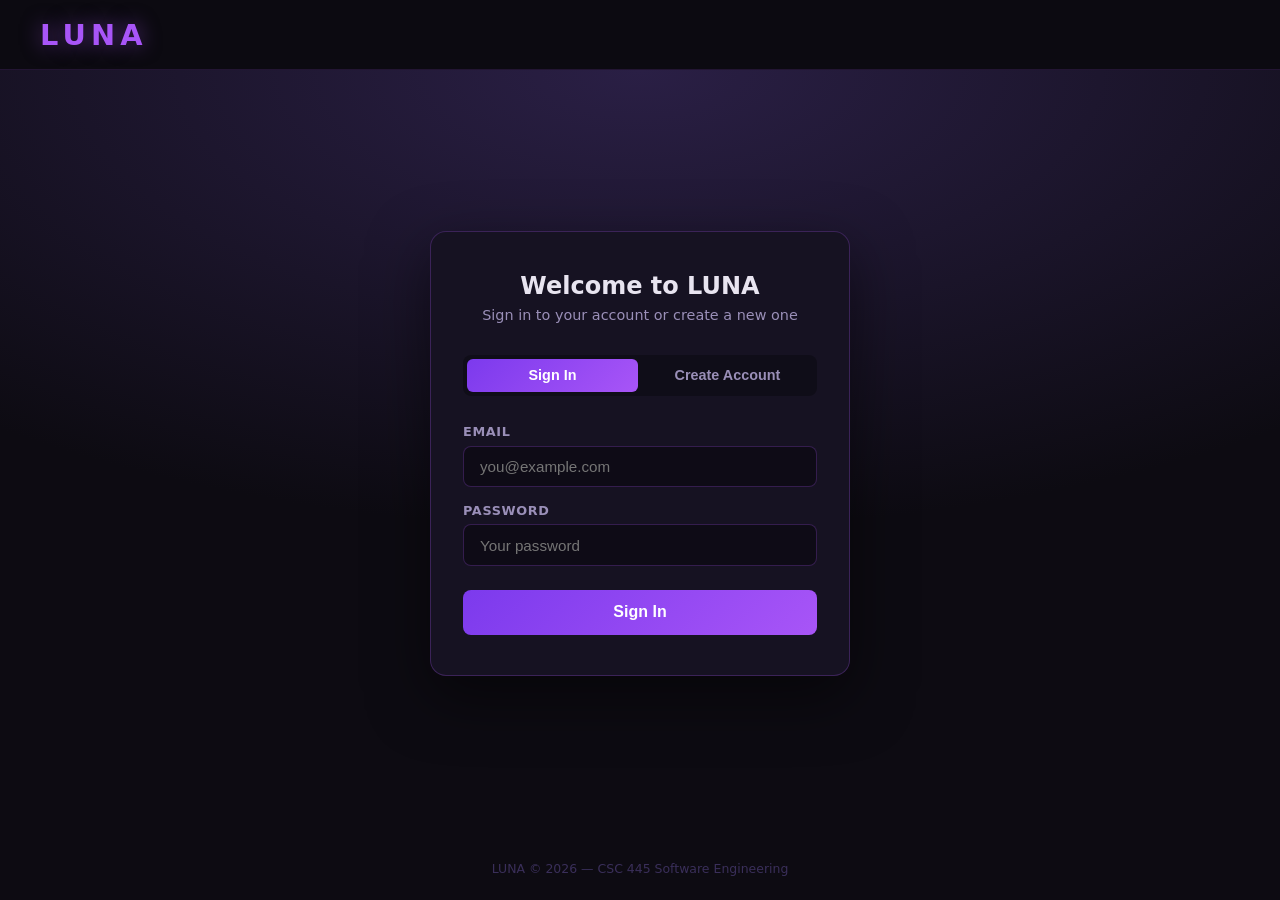
==== login.html @ ca78d655 "Add LUNA themed login and signup page with Cognito auth" ====
<!DOCTYPE html>
<html lang="en">
<head>
  <meta charset="UTF-8"/>
  <meta name="viewport" content="width=device-width,initial-scale=1"/>
  <title>LUNA — Sign In</title>
  <style>
    *{box-sizing:border-box;margin:0;padding:0}
    body{font-family:system-ui,sans-serif;background:#0d0b12;color:#e8e4f0;min-height:100vh;display:flex;flex-direction:column}
    nav{display:flex;justify-content:space-between;align-items:center;padding:1.1rem 2.5rem;background:rgba(13,11,18,0.98);border-bottom:1px solid rgba(168,85,247,0.15)}
    .logo{font-size:1.8rem;font-weight:900;letter-spacing:.18em;color:#a855f7;text-shadow:0 0 20px rgba(168,85,247,0.5);text-decoration:none}
    .center{flex:1;display:flex;align-items:center;justify-content:center;padding:2rem;background:radial-gradient(ellipse 80% 60% at 50% 0%,#2a1f45,#0d0b12)}
    .box{background:#161222;border:1px solid rgba(168,85,247,0.25);border-radius:16px;padding:2.5rem 2rem;width:100%;max-width:420px;box-shadow:0 20px 60px rgba(0,0,0,0.5)}
    .box-title{font-size:1.5rem;font-weight:800;margin-bottom:.4rem;text-align:center}
    .box-sub{color:#9a8fb8;font-size:.9rem;text-align:center;margin-bottom:2rem}
    .tabs{display:flex;background:rgba(0,0,0,0.3);border-radius:8px;padding:.25rem;margin-bottom:1.75rem;gap:.25rem}
    .tab{flex:1;border:none;background:none;color:#9a8fb8;padding:.55rem;border-radius:6px;cursor:pointer;font-size:.9rem;font-weight:600;transition:all .2s}
    .tab.active{background:linear-gradient(135deg,#7c3aed,#a855f7);color:#fff}
    label{display:block;font-size:.8rem;font-weight:600;color:#9a8fb8;margin-bottom:.4rem;margin-top:1rem;letter-spacing:.05em;text-transform:uppercase}
    input{width:100%;background:rgba(0,0,0,0.35);border:1px solid rgba(168,85,247,0.25);border-radius:8px;padding:.7rem 1rem;color:#e8e4f0;font-size:.95rem;outline:none;transition:border .2s}
    input:focus{border-color:#a855f7}
    .btn{width:100%;background:linear-gradient(135deg,#7c3aed,#a855f7);color:#fff;border:none;padding:.85rem;border-radius:8px;font-size:1rem;font-weight:700;cursor:pointer;margin-top:1.5rem;transition:filter .2s}
    .btn:hover{filter:brightness(1.1)}
    .btn:disabled{opacity:.6;cursor:not-allowed}
    .msg{margin-top:1rem;padding:.75rem 1rem;border-radius:8px;font-size:.88rem;text-align:center;display:none}
    .msg.error{background:rgba(248,113,113,0.12);border:1px solid rgba(248,113,113,0.3);color:#f87171;display:block}
    .msg.success{background:rgba(168,85,247,0.12);border:1px solid rgba(168,85,247,0.3);color:#c084fc;display:block}
    .verify-section{display:none}
    footer{text-align:center;padding:1.5rem;color:#3a2f5a;font-size:.78rem}
  </style>
</head>
<body>
  <nav>
    <a href="/index.html" class="logo">LUNA</a>
  </nav>

  <div class="center">
    <div class="box">
      <div class="box-title">Welcome to LUNA</div>
      <div class="box-sub">Sign in to your account or create a new one</div>

      <div class="tabs">
        <button class="tab active" id="tab-signin" onclick="switchTab('signin')">Sign In</button>
        <button class="tab" id="tab-signup" onclick="switchTab('signup')">Create Account</button>
      </div>

      <div id="signin-section">
        <label>Email</label>
        <input type="email" id="si-email" placeholder="you@example.com"/>
        <label>Password</label>
        <input type="password" id="si-pass" placeholder="Your password"/>
        <button class="btn" id="si-btn" onclick="doSignIn()">Sign In</button>
        <div class="msg" id="si-msg"></div>
      </div>

      <div id="signup-section" style="display:none">
        <label>Email</label>
        <input type="email" id="su-email" placeholder="you@example.com"/>
        <label>Password</label>
        <input type="password" id="su-pass" placeholder="Min 8 characters"/>
        <button class="btn" id="su-btn" onclick="doSignUp()">Create Account</button>
        <div class="msg" id="su-msg"></div>
      </div>

      <div class="verify-section" id="verify-section">
        <label>Verification Code</label>
        <div style="color:#9a8fb8;font-size:.85rem;margin-bottom:.75rem">Check your email for a 6-digit code from AWS.</div>
        <input type="text" id="v-code" placeholder="123456" maxlength="6"/>
        <button class="btn" onclick="doVerify()">Verify Account</button>
        <div class="msg" id="v-msg"></div>
      </div>
    </div>
  </div>

  <footer><p>LUNA &copy; 2026 &mdash; CSC 445 Software Engineering</p></footer>

  <script>
    var REGION = "us-east-2";
    var CLIENT_ID = "5sjo2sptdteijhu42bmc07fmg6";
    var API_URL = "https://cognito-idp." + REGION + ".amazonaws.com/";
    var pendingEmail = "";

    function switchTab(tab) {
      document.getElementById("signin-section").style.display = tab === "signin" ? "block" : "none";
      document.getElementById("signup-section").style.display = tab === "signup" ? "block" : "none";
      document.getElementById("verify-section").style.display = "none";
      document.getElementById("tab-signin").classList.toggle("active", tab === "signin");
      document.getElementById("tab-signup").classList.toggle("active", tab === "signup");
    }

    function cognitoCall(action, payload) {
      return fetch(API_URL, {
        method: "POST",
        headers: {
          "Content-Type": "application/x-amz-json-1.1",
          "X-Amz-Target": "AWSCognitoIdentityProviderService." + action
        },
        body: JSON.stringify(payload)
      }).then(function(r){ return r.json(); });
    }

    function showMsg(id, text, type) {
      var el = document.getElementById(id);
      el.textContent = text;
      el.className = "msg " + type;
    }

    function doSignIn() {
      var email = document.getElementById("si-email").value.trim();
      var pass = document.getElementById("si-pass").value;
      if (!email || !pass) { showMsg("si-msg","Please fill in all fields.","error"); return; }
      var btn = document.getElementById("si-btn");
      btn.disabled = true; btn.textContent = "Signing in...";
      cognitoCall("InitiateAuth", {
        AuthFlow: "USER_PASSWORD_AUTH",
        ClientId: CLIENT_ID,
        AuthParameters: { USERNAME: email, PASSWORD: pass }
      }).then(function(data) {
        btn.disabled = false; btn.textContent = "Sign In";
        if (data.AuthenticationResult) {
          localStorage.setItem("luna_token", data.AuthenticationResult.IdToken);
          localStorage.setItem("luna_email", email);
          showMsg("si-msg", "Signed in! Redirecting...", "success");
          setTimeout(function(){ window.location.href = "/index.html"; }, 1000);
        } else if (data.__type) {
          var msg = data.__type === "NotAuthorizedException" ? "Wrong email or password." :
                    data.__type === "UserNotConfirmedException" ? "Please verify your email first." :
                    data.message || data.__type;
          showMsg("si-msg", msg, "error");
        }
      }).catch(function(){ btn.disabled=false; btn.textContent="Sign In"; showMsg("si-msg","Connection error. Try again.","error"); });
    }

    function doSignUp() {
      var email = document.getElementById("su-email").value.trim();
      var pass = document.getElementById("su-pass").value;
      if (!email || !pass) { showMsg("su-msg","Please fill in all fields.","error"); return; }
      if (pass.length < 8) { showMsg("su-msg","Password must be at least 8 characters.","error"); return; }
      var btn = document.getElementById("su-btn");
      btn.disabled = true; btn.textContent = "Creating account...";
      cognitoCall("SignUp", {
        ClientId: CLIENT_ID,
        Username: email,
        Password: pass,
        UserAttributes: [{ Name: "email", Value: email }]
      }).then(function(data) {
        btn.disabled = false; btn.textContent = "Create Account";
        if (data.UserSub) {
          pendingEmail = email;
          document.getElementById("signup-section").style.display = "none";
          document.getElementById("verify-section").style.display = "block";
          showMsg("su-msg","","success");
        } else {
          var msg = data.__type === "UsernameExistsException" ? "An account with this email already exists." :
                    data.__type === "InvalidPasswordException" ? "Password too weak. Use letters, numbers and symbols." :
                    data.message || data.__type;
          showMsg("su-msg", msg, "error");
        }
      }).catch(function(){ btn.disabled=false; btn.textContent="Create Account"; showMsg("su-msg","Connection error. Try again.","error"); });
    }

    function doVerify() {
      var code = document.getElementById("v-code").value.trim();
      if (!code) { showMsg("v-msg","Enter the code from your email.","error"); return; }
      cognitoCall("ConfirmSignUp", {
        ClientId: CLIENT_ID,
        Username: pendingEmail,
        ConfirmationCode: code
      }).then(function(data) {
        if (data.__type) {
          showMsg("v-msg", data.message || "Invalid code.", "error");
        } else {
          showMsg("v-msg","Account verified! You can now sign in.","success");
          setTimeout(function(){ switchTab("signin"); }, 1500);
        }
      }).catch(function(){ showMsg("v-msg","Connection error.","error"); });
    }

    document.addEventListener("keydown", function(e){
      if (e.key === "Enter") {
        var active = document.getElementById("tab-signin").classList.contains("active");
        if (active) doSignIn(); else doSignUp();
      }
    });
  </script>
</body>
</html>
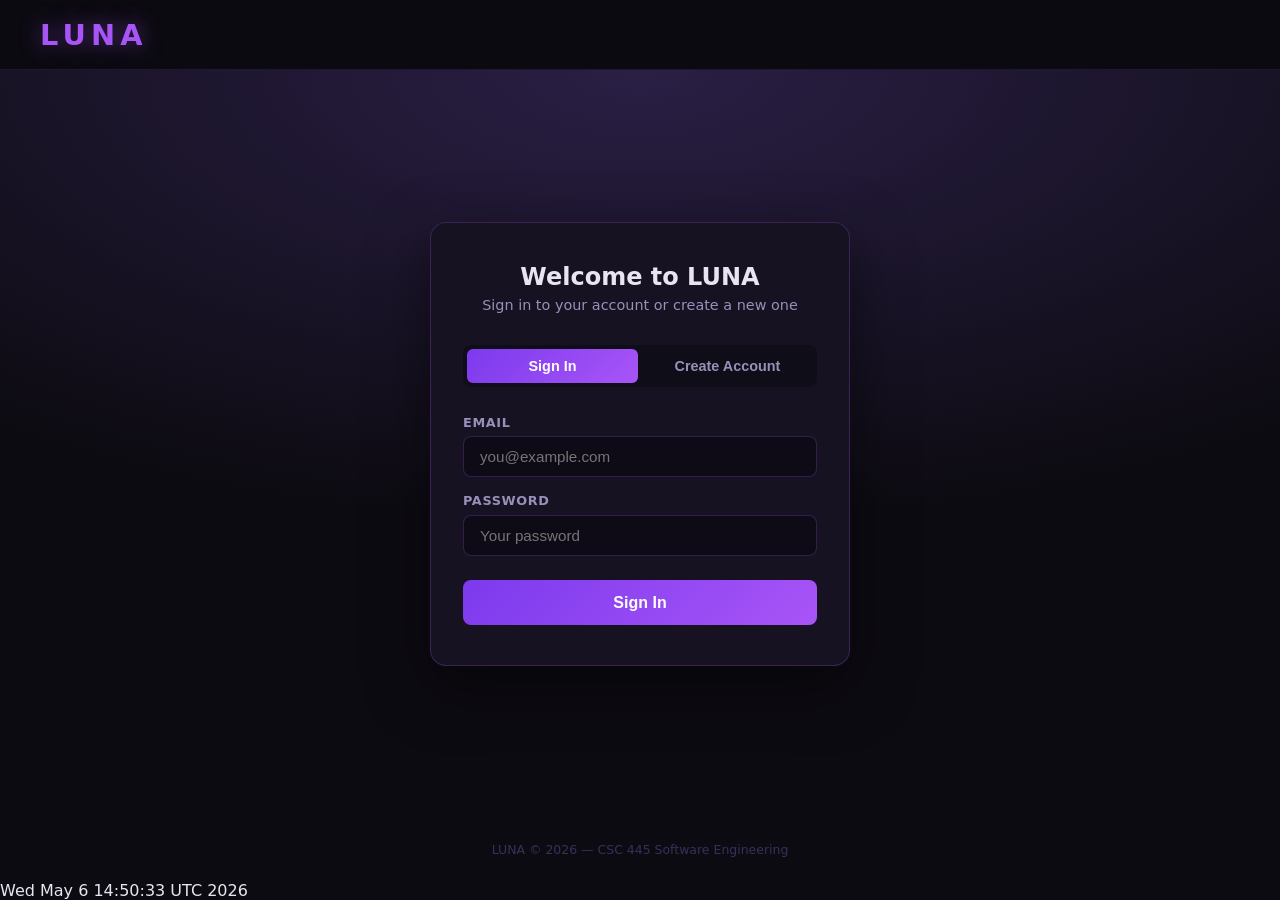
==== commit 016d6344: "Trigger redeploy v2" ====
--- a/login.html
+++ b/login.html
@@ -185,3 +185,4 @@
   </script>
 </body>
 </html>
+Wed May  6 14:50:33 UTC 2026
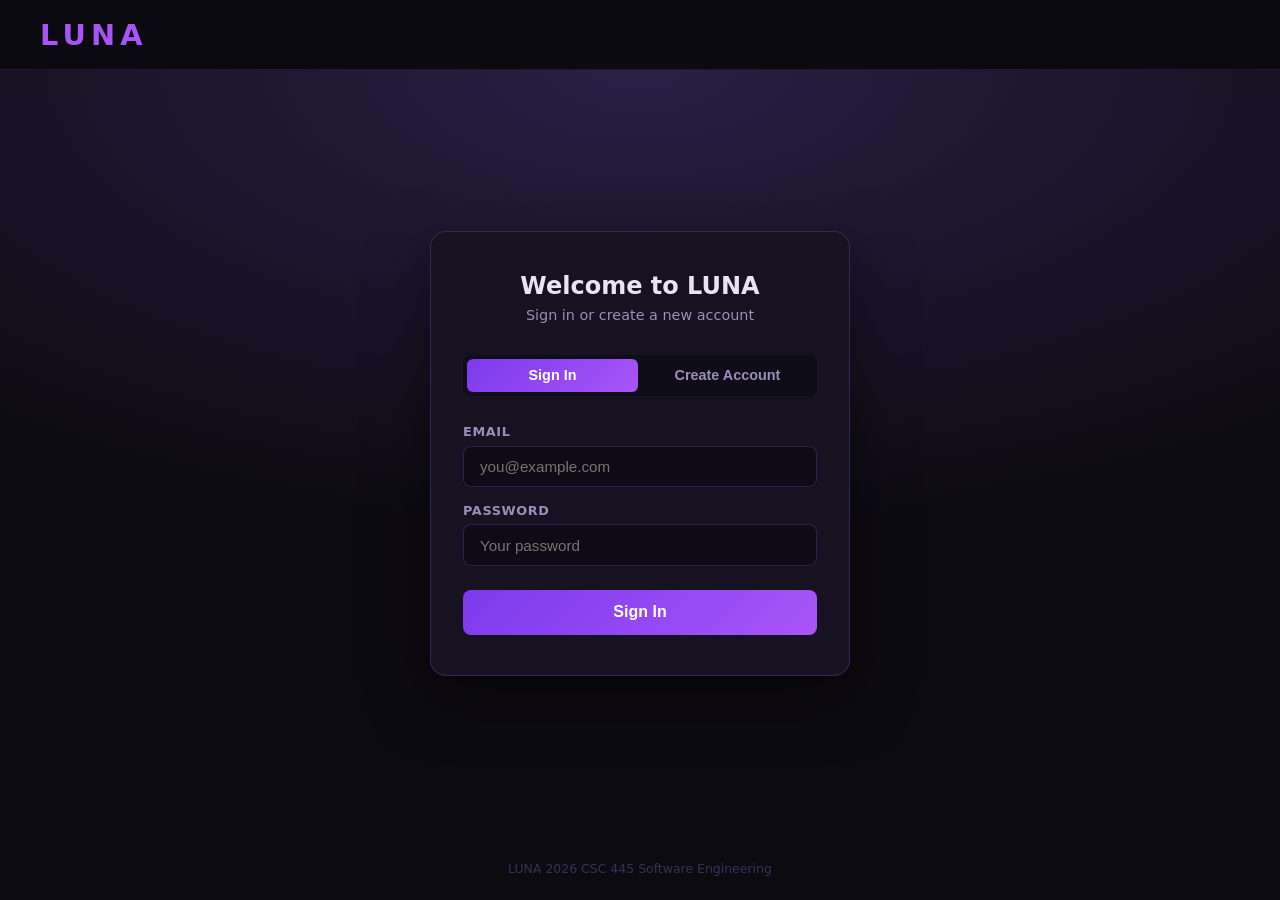
==== commit 8abc3865: "Fix login page with two tabs" ====
--- a/login.html
+++ b/login.html
@@ -3,12 +3,12 @@
 <head>
   <meta charset="UTF-8"/>
   <meta name="viewport" content="width=device-width,initial-scale=1"/>
-  <title>LUNA — Sign In</title>
+  <title>LUNA Sign In</title>
   <style>
     *{box-sizing:border-box;margin:0;padding:0}
     body{font-family:system-ui,sans-serif;background:#0d0b12;color:#e8e4f0;min-height:100vh;display:flex;flex-direction:column}
     nav{display:flex;justify-content:space-between;align-items:center;padding:1.1rem 2.5rem;background:rgba(13,11,18,0.98);border-bottom:1px solid rgba(168,85,247,0.15)}
-    .logo{font-size:1.8rem;font-weight:900;letter-spacing:.18em;color:#a855f7;text-shadow:0 0 20px rgba(168,85,247,0.5);text-decoration:none}
+    .logo{font-size:1.8rem;font-weight:900;letter-spacing:.18em;color:#a855f7;text-decoration:none}
     .center{flex:1;display:flex;align-items:center;justify-content:center;padding:2rem;background:radial-gradient(ellipse 80% 60% at 50% 0%,#2a1f45,#0d0b12)}
     .box{background:#161222;border:1px solid rgba(168,85,247,0.25);border-radius:16px;padding:2.5rem 2rem;width:100%;max-width:420px;box-shadow:0 20px 60px rgba(0,0,0,0.5)}
     .box-title{font-size:1.5rem;font-weight:800;margin-bottom:.4rem;text-align:center}
@@ -17,15 +17,13 @@
     .tab{flex:1;border:none;background:none;color:#9a8fb8;padding:.55rem;border-radius:6px;cursor:pointer;font-size:.9rem;font-weight:600;transition:all .2s}
     .tab.active{background:linear-gradient(135deg,#7c3aed,#a855f7);color:#fff}
     label{display:block;font-size:.8rem;font-weight:600;color:#9a8fb8;margin-bottom:.4rem;margin-top:1rem;letter-spacing:.05em;text-transform:uppercase}
-    input{width:100%;background:rgba(0,0,0,0.35);border:1px solid rgba(168,85,247,0.25);border-radius:8px;padding:.7rem 1rem;color:#e8e4f0;font-size:.95rem;outline:none;transition:border .2s}
+    input{width:100%;background:rgba(0,0,0,0.35);border:1px solid rgba(168,85,247,0.25);border-radius:8px;padding:.7rem 1rem;color:#e8e4f0;font-size:.95rem;outline:none}
     input:focus{border-color:#a855f7}
-    .btn{width:100%;background:linear-gradient(135deg,#7c3aed,#a855f7);color:#fff;border:none;padding:.85rem;border-radius:8px;font-size:1rem;font-weight:700;cursor:pointer;margin-top:1.5rem;transition:filter .2s}
-    .btn:hover{filter:brightness(1.1)}
+    .btn{width:100%;background:linear-gradient(135deg,#7c3aed,#a855f7);color:#fff;border:none;padding:.85rem;border-radius:8px;font-size:1rem;font-weight:700;cursor:pointer;margin-top:1.5rem}
     .btn:disabled{opacity:.6;cursor:not-allowed}
     .msg{margin-top:1rem;padding:.75rem 1rem;border-radius:8px;font-size:.88rem;text-align:center;display:none}
     .msg.error{background:rgba(248,113,113,0.12);border:1px solid rgba(248,113,113,0.3);color:#f87171;display:block}
     .msg.success{background:rgba(168,85,247,0.12);border:1px solid rgba(168,85,247,0.3);color:#c084fc;display:block}
-    .verify-section{display:none}
     footer{text-align:center;padding:1.5rem;color:#3a2f5a;font-size:.78rem}
   </style>
 </head>
@@ -33,17 +31,14 @@
   <nav>
     <a href="/index.html" class="logo">LUNA</a>
   </nav>
-
   <div class="center">
     <div class="box">
       <div class="box-title">Welcome to LUNA</div>
-      <div class="box-sub">Sign in to your account or create a new one</div>
-
+      <div class="box-sub">Sign in or create a new account</div>
       <div class="tabs">
         <button class="tab active" id="tab-signin" onclick="switchTab('signin')">Sign In</button>
         <button class="tab" id="tab-signup" onclick="switchTab('signup')">Create Account</button>
       </div>
-
       <div id="signin-section">
         <label>Email</label>
         <input type="email" id="si-email" placeholder="you@example.com"/>
@@ -52,34 +47,28 @@
         <button class="btn" id="si-btn" onclick="doSignIn()">Sign In</button>
         <div class="msg" id="si-msg"></div>
       </div>
-
       <div id="signup-section" style="display:none">
         <label>Email</label>
         <input type="email" id="su-email" placeholder="you@example.com"/>
         <label>Password</label>
-        <input type="password" id="su-pass" placeholder="Min 8 characters"/>
+        <input type="password" id="su-pass" placeholder="Min 8 chars, 1 number, 1 symbol"/>
         <button class="btn" id="su-btn" onclick="doSignUp()">Create Account</button>
         <div class="msg" id="su-msg"></div>
       </div>
-
-      <div class="verify-section" id="verify-section">
+      <div id="verify-section" style="display:none">
         <label>Verification Code</label>
-        <div style="color:#9a8fb8;font-size:.85rem;margin-bottom:.75rem">Check your email for a 6-digit code from AWS.</div>
+        <div style="color:#9a8fb8;font-size:.85rem;margin-bottom:.75rem">Check your email for a 6-digit code.</div>
         <input type="text" id="v-code" placeholder="123456" maxlength="6"/>
         <button class="btn" onclick="doVerify()">Verify Account</button>
         <div class="msg" id="v-msg"></div>
       </div>
     </div>
   </div>
-
-  <footer><p>LUNA &copy; 2026 &mdash; CSC 445 Software Engineering</p></footer>
-
+  <footer><p>LUNA 2026 CSC 445 Software Engineering</p></footer>
   <script>
-    var REGION = "us-east-2";
     var CLIENT_ID = "5sjo2sptdteijhu42bmc07fmg6";
-    var API_URL = "https://cognito-idp." + REGION + ".amazonaws.com/";
+    var API_URL = "https://cognito-idp.us-east-2.amazonaws.com/";
     var pendingEmail = "";
-
     function switchTab(tab) {
       document.getElementById("signin-section").style.display = tab === "signin" ? "block" : "none";
       document.getElementById("signup-section").style.display = tab === "signup" ? "block" : "none";
@@ -87,102 +76,71 @@
       document.getElementById("tab-signin").classList.toggle("active", tab === "signin");
       document.getElementById("tab-signup").classList.toggle("active", tab === "signup");
     }
-
     function cognitoCall(action, payload) {
       return fetch(API_URL, {
         method: "POST",
-        headers: {
-          "Content-Type": "application/x-amz-json-1.1",
-          "X-Amz-Target": "AWSCognitoIdentityProviderService." + action
-        },
+        headers: { "Content-Type": "application/x-amz-json-1.1", "X-Amz-Target": "AWSCognitoIdentityProviderService." + action },
         body: JSON.stringify(payload)
-      }).then(function(r){ return r.json(); });
+      }).then(function(r) { return r.json(); });
     }
-
     function showMsg(id, text, type) {
       var el = document.getElementById(id);
       el.textContent = text;
       el.className = "msg " + type;
     }
-
     function doSignIn() {
       var email = document.getElementById("si-email").value.trim();
       var pass = document.getElementById("si-pass").value;
-      if (!email || !pass) { showMsg("si-msg","Please fill in all fields.","error"); return; }
+      if (!email || !pass) { showMsg("si-msg", "Please fill in all fields.", "error"); return; }
       var btn = document.getElementById("si-btn");
       btn.disabled = true; btn.textContent = "Signing in...";
-      cognitoCall("InitiateAuth", {
-        AuthFlow: "USER_PASSWORD_AUTH",
-        ClientId: CLIENT_ID,
-        AuthParameters: { USERNAME: email, PASSWORD: pass }
-      }).then(function(data) {
+      cognitoCall("InitiateAuth", { AuthFlow: "USER_PASSWORD_AUTH", ClientId: CLIENT_ID, AuthParameters: { USERNAME: email, PASSWORD: pass } })
+      .then(function(data) {
         btn.disabled = false; btn.textContent = "Sign In";
         if (data.AuthenticationResult) {
           localStorage.setItem("luna_token", data.AuthenticationResult.IdToken);
           localStorage.setItem("luna_email", email);
-          showMsg("si-msg", "Signed in! Redirecting...", "success");
-          setTimeout(function(){ window.location.href = "/index.html"; }, 1000);
-        } else if (data.__type) {
-          var msg = data.__type === "NotAuthorizedException" ? "Wrong email or password." :
-                    data.__type === "UserNotConfirmedException" ? "Please verify your email first." :
-                    data.message || data.__type;
-          showMsg("si-msg", msg, "error");
+          showMsg("si-msg", "Signed in. Redirecting...", "success");
+          setTimeout(function() { window.location.href = "/index.html"; }, 1000);
+        } else {
+          var m = data.__type === "NotAuthorizedException" ? "Wrong email or password." :
+                  data.__type === "UserNotConfirmedException" ? "Please verify your email first." :
+                  data.message || data.__type;
+          showMsg("si-msg", m, "error");
         }
-      }).catch(function(){ btn.disabled=false; btn.textContent="Sign In"; showMsg("si-msg","Connection error. Try again.","error"); });
+      }).catch(function() { btn.disabled = false; btn.textContent = "Sign In"; showMsg("si-msg", "Connection error.", "error"); });
     }
-
     function doSignUp() {
       var email = document.getElementById("su-email").value.trim();
       var pass = document.getElementById("su-pass").value;
-      if (!email || !pass) { showMsg("su-msg","Please fill in all fields.","error"); return; }
-      if (pass.length < 8) { showMsg("su-msg","Password must be at least 8 characters.","error"); return; }
+      if (!email || !pass) { showMsg("su-msg", "Please fill in all fields.", "error"); return; }
+      if (pass.length < 8) { showMsg("su-msg", "Password must be at least 8 characters.", "error"); return; }
       var btn = document.getElementById("su-btn");
       btn.disabled = true; btn.textContent = "Creating account...";
-      cognitoCall("SignUp", {
-        ClientId: CLIENT_ID,
-        Username: email,
-        Password: pass,
-        UserAttributes: [{ Name: "email", Value: email }]
-      }).then(function(data) {
+      cognitoCall("SignUp", { ClientId: CLIENT_ID, Username: email, Password: pass, UserAttributes: [{ Name: "email", Value: email }] })
+      .then(function(data) {
         btn.disabled = false; btn.textContent = "Create Account";
         if (data.UserSub) {
           pendingEmail = email;
           document.getElementById("signup-section").style.display = "none";
           document.getElementById("verify-section").style.display = "block";
-          showMsg("su-msg","","success");
         } else {
-          var msg = data.__type === "UsernameExistsException" ? "An account with this email already exists." :
-                    data.__type === "InvalidPasswordException" ? "Password too weak. Use letters, numbers and symbols." :
-                    data.message || data.__type;
-          showMsg("su-msg", msg, "error");
+          var m = data.__type === "UsernameExistsException" ? "Account already exists." :
+                  data.__type === "InvalidPasswordException" ? "Password needs uppercase, number and symbol." :
+                  data.message || data.__type;
+          showMsg("su-msg", m, "error");
         }
-      }).catch(function(){ btn.disabled=false; btn.textContent="Create Account"; showMsg("su-msg","Connection error. Try again.","error"); });
+      }).catch(function() { btn.disabled = false; btn.textContent = "Create Account"; showMsg("su-msg", "Connection error.", "error"); });
     }
-
     function doVerify() {
       var code = document.getElementById("v-code").value.trim();
-      if (!code) { showMsg("v-msg","Enter the code from your email.","error"); return; }
-      cognitoCall("ConfirmSignUp", {
-        ClientId: CLIENT_ID,
-        Username: pendingEmail,
-        ConfirmationCode: code
-      }).then(function(data) {
-        if (data.__type) {
-          showMsg("v-msg", data.message || "Invalid code.", "error");
-        } else {
-          showMsg("v-msg","Account verified! You can now sign in.","success");
-          setTimeout(function(){ switchTab("signin"); }, 1500);
-        }
-      }).catch(function(){ showMsg("v-msg","Connection error.","error"); });
+      if (!code) { showMsg("v-msg", "Enter the code from your email.", "error"); return; }
+      cognitoCall("ConfirmSignUp", { ClientId: CLIENT_ID, Username: pendingEmail, ConfirmationCode: code })
+      .then(function(data) {
+        if (data.__type) { showMsg("v-msg", data.message || "Invalid code.", "error"); }
+        else { showMsg("v-msg", "Account verified. You can now sign in.", "success"); setTimeout(function() { switchTab("signin"); }, 1500); }
+      }).catch(function() { showMsg("v-msg", "Connection error.", "error"); });
     }
-
-    document.addEventListener("keydown", function(e){
-      if (e.key === "Enter") {
-        var active = document.getElementById("tab-signin").classList.contains("active");
-        if (active) doSignIn(); else doSignUp();
-      }
-    });
   </script>
 </body>
-</html>
-Wed May  6 14:50:33 UTC 2026
+</html>
